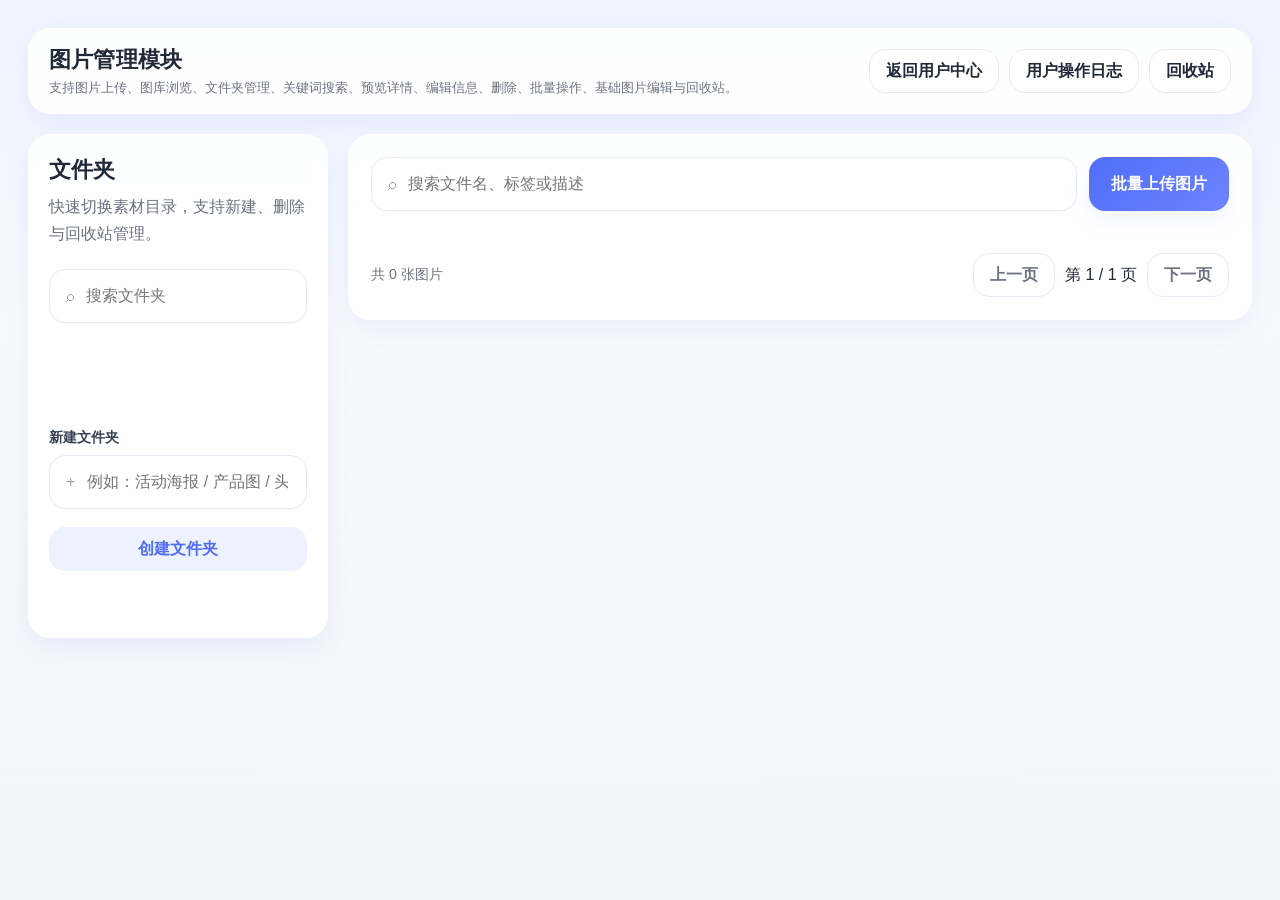
==== app/page/gallery.html @ b2ab5e9f "fix(gallery): enforce 4-per-row desktop and 8-per-page pagination" ====
<!DOCTYPE html>
<html lang="zh-CN">
<head>
    <meta charset="UTF-8">
    <meta name="viewport" content="width=device-width, initial-scale=1.0">
    <title>图片管理 - Image Management</title>
    <link rel="stylesheet" href="styles.css?v=125">
    <script type="module" src="gallery.js?v=125" defer></script>
</head>
<body class="app-shell">
    <main class="dashboard-shell">
        <header class="topbar">
            <div class="topbar-title">
                <h1>图片管理模块</h1>
                <p>支持图片上传、图库浏览、文件夹管理、关键词搜索、预览详情、编辑信息、删除、批量操作、基础图片编辑与回收站。</p>
            </div>
            <div class="topbar-actions">
                <a href="dashboard.html" class="button-link">返回用户中心</a>
                <a href="operation_logs.html" class="button-link">用户操作日志</a>
                <a href="trash.html" class="button-link">回收站</a>
            </div>
        </header>

        <section class="gallery-layout">
            <aside class="gallery-sidebar panel">
                <div class="panel-header">
                    <div>
                        <h3>文件夹</h3>
                        <p>快速切换素材目录，支持新建、删除与回收站管理。</p>
                    </div>
                </div>
                <div class="input-shell folder-search-shell">
                    <span class="input-icon">⌕</span>
                    <input id="folder-search-input" type="text" placeholder="搜索文件夹">
                </div>
                <div class="folder-list folder-list-scroll" id="folder-list"></div>

                <form id="folder-form" class="auth-form compact-form">
                    <div class="form-group full">
                        <label for="folder-name">新建文件夹</label>
                        <div class="input-shell">
                            <span class="input-icon">+</span>
                            <input id="folder-name" type="text" placeholder="例如：活动海报 / 产品图 / 头像素材" required>
                        </div>
                    </div>
                    <button type="submit" class="secondary-button">创建文件夹</button>
                    <div id="folder-message" class="status-message"></div>
                </form>
            </aside>

            <section class="gallery-main">
                <section class="panel">
                    <div class="gallery-toolbar">
                        <div class="gallery-search">
                            <div class="input-shell">
                                <span class="input-icon">⌕</span>
                                <input id="search-input" type="text" placeholder="搜索文件名、标签或描述">
                            </div>
                        </div>
                        <button type="button" class="primary-button upload-open-button" id="open-upload-modal" style="width:auto;">批量上传图片</button>
                    </div>

                    <div class="batch-toolbar hidden" id="batch-toolbar">
                        <div class="batch-toolbar-left">
                            <label class="checkbox-line">
                                <input type="checkbox" id="select-all-checkbox">
                                <span>全选当前结果</span>
                            </label>
                            <span id="selected-count">已选择 0 张</span>
                        </div>
                        <div class="batch-toolbar-actions">
                            <div class="select-shell batch-move-select-shell">
                                <select id="batch-folder-select"></select>
                            </div>
                            <button type="button" class="secondary-button" id="batch-download-button">批量下载</button>
                            <button type="button" class="secondary-button" id="batch-move-button">批量移动</button>
                            <button type="button" class="ghost-button danger-btn" id="batch-delete-button">批量删除</button>
                        </div>
                    </div>

                    <div id="gallery-loading" class="loading-state">正在加载图片列表，请稍候...</div>
                    <div class="gallery-grid" id="gallery-grid"></div>
                    <div class="gallery-pagination-bar">
                        <div class="gallery-pagination-info" id="gallery-pagination-info">共 0 张图片</div>
                        <div class="gallery-pagination-actions">
                            <button type="button" class="ghost-button" id="gallery-prev-page">上一页</button>
                            <span id="gallery-page-indicator">第 1 / 1 页</span>
                            <button type="button" class="ghost-button" id="gallery-next-page">下一页</button>
                        </div>
                    </div>
                </section>
            </section>
        </section>
    </main>

    <div class="modal-backdrop hidden" id="trash-modal-backdrop">
        <div class="modal-card modal-card-wide">
            <div class="panel-header">
                <div>
                    <h3>图片回收站</h3>
                    <p>查看已删除图片与文件夹，支持批量恢复、清空回收站和自动清理周期设置。</p>
                </div>
                <button type="button" class="ghost-button" id="close-trash-modal">关闭</button>
            </div>
            <div class="trash-config-row">
                <div class="form-group">
                    <label for="trash-cleanup-minutes">自动清空周期（分钟）</label>
                    <div class="input-shell">
                        <span class="input-icon">⏱</span>
                        <input id="trash-cleanup-minutes" type="number" min="1" step="1" value="60">
                    </div>
                </div>
                <button type="button" class="secondary-button" id="save-trash-config">保存周期</button>
            </div>
            <div id="trash-message" class="status-message"></div>
            <div class="trash-summary-bar">
                <div class="trash-summary-left">
                    <span id="trash-selected-count">已选中 0 项</span>
                </div>
                <div class="trash-summary-actions">
                    <button type="button" class="secondary-button" id="trash-restore-selected">还原所选</button>
                    <button type="button" class="ghost-button danger-btn" id="trash-clear-all">清空回收站</button>
                </div>
            </div>

            <div class="trash-meta-bar">
                <span id="trash-total-count">共 0 条回收记录</span>
                <span id="trash-cleanup-note">系统将按设定周期自动清空回收站</span>
            </div>

            <div class="trash-table-wrap">
                <table class="trash-table">
                    <thead>
                        <tr>
                            <th><input type="checkbox" id="trash-select-all"></th>
                            <th>文件名称</th>
                            <th>删除日期</th>
                            <th>清理日期</th>
                            <th>类型</th>
                            <th>操作</th>
                        </tr>
                    </thead>
                    <tbody id="trash-table-body"></tbody>
                </table>
            </div>

            <div class="trash-secondary-sections">
                <section>
                    <div class="panel-header compact-panel-header">
                        <div>
                            <h3>已删除文件夹</h3>
                        </div>
                    </div>
                    <div class="trash-list" id="trash-folders-list"></div>
                </section>
                <section>
                    <div class="panel-header compact-panel-header">
                        <div>
                            <h3>用户操作日志</h3>
                            <p>查看删除、恢复、清理周期调整等与回收站和图片管理相关的用户行为。</p>
                        </div>
                    </div>
                    <div class="activity-list" id="trash-activities"></div>
                </section>
            </div>
        </div>
    </div>

    <div class="modal-backdrop hidden" id="upload-modal-backdrop">
        <div class="modal-card modal-card-upload">
            <div class="panel-header">
                <div>
                    <h3>上传图片</h3>
                    <p>支持选择目标文件夹、输入标签并即时查看待上传文件预览。</p>
                </div>
                <button type="button" class="ghost-button" id="close-upload-modal">关闭</button>
            </div>

            <form id="upload-form" class="upload-grid">
                <div class="form-group full">
                    <label for="image-file">选择图片</label>
                    <label class="upload-dropzone" for="image-file">
                        <input id="image-file" type="file" accept="image/*" multiple required>
                        <div>
                            <strong>点击选择图片</strong>
                            <span>支持批量选择 png / jpg / webp / gif</span>
                        </div>
                    </label>
                </div>

                <div class="form-group">
                    <label for="image-folder">保存到文件夹</label>
                    <div class="select-shell">
                        <select id="image-folder"></select>
                    </div>
                </div>

                <div class="form-group">
                    <label for="image-tags">标签</label>
                    <div class="input-shell">
                        <span class="input-icon">#</span>
                        <input id="image-tags" type="text" placeholder="用逗号分隔，如 banner,marketing,summer">
                    </div>
                </div>

                <div class="form-group full">
                    <label for="image-description">图片说明</label>
                    <div class="textarea-shell">
                        <textarea id="image-description" placeholder="补充图片用途、版本或备注信息"></textarea>
                    </div>
                </div>

                <div class="upload-preview" id="upload-preview">
                    <div class="empty-state">选择图片后会在这里展示预览。</div>
                </div>

                <div class="panel-actions">
                    <button type="submit" class="primary-button" style="width:auto;">批量上传到图库</button>
                </div>
                <div id="upload-message" class="status-message"></div>
            </form>
        </div>
    </div>

    <div class="modal-backdrop hidden" id="preview-modal-backdrop">
        <div class="modal-card modal-card-wide">
            <div class="panel-header">
                <div>
                    <h3>图片预览</h3>
                    <p>查看图片大图、元信息、标签与说明，可在详情中继续编辑。</p>
                </div>
                <div class="modal-nav-actions">
                    <button type="button" class="ghost-button" id="preview-prev">上一张</button>
                    <button type="button" class="ghost-button" id="preview-next">下一张</button>
                    <button type="button" class="ghost-button" id="close-preview-modal">关闭</button>
                </div>
            </div>
            <div class="preview-layout">
                <div class="preview-stage">
                    <img id="preview-full-image" class="preview-full-image" alt="图片预览">
                </div>
                <div class="preview-sidecard">
                    <h4 id="preview-title">图片名称</h4>
                    <p id="preview-description">暂无说明</p>
                    <div class="info-list compact-info-list">
                        <div class="info-item">
                            <span class="label">文件夹</span>
                            <span class="value" id="preview-folder">未分类</span>
                        </div>
                        <div class="info-item">
                            <span class="label">上传时间</span>
                            <span class="value" id="preview-time">--</span>
                        </div>
                        <div class="info-item">
                            <span class="label">文件大小</span>
                            <span class="value" id="preview-size">--</span>
                        </div>
                    </div>
                    <div class="tag-list" id="preview-tags"></div>
                    <div class="panel-actions preview-side-actions">
                        <button type="button" class="ghost-button" id="preview-download">下载图片</button>
                        <button type="button" class="ghost-button" id="preview-open-editor">进入编辑器</button>
                        <button type="button" class="ghost-button" id="preview-edit">编辑信息</button>
                    </div>
                </div>
            </div>
        </div>
    </div>

    <div class="modal-backdrop hidden" id="edit-modal-backdrop">
        <div class="modal-card">
            <div class="panel-header">
                <div>
                    <h3>编辑图片信息</h3>
                    <p>修改图片名称、文件夹、标签和说明。</p>
                </div>
                <button type="button" class="ghost-button" id="close-edit-modal">关闭</button>
            </div>
            <form id="edit-form" class="auth-form compact-form">
                <input type="hidden" id="edit-image-id">
                <div class="form-group full">
                    <label for="edit-image-name">图片名称</label>
                    <div class="input-shell">
                        <span class="input-icon">✎</span>
                        <input id="edit-image-name" type="text" required>
                    </div>
                </div>
                <div class="form-group full">
                    <label for="edit-image-folder">文件夹</label>
                    <div class="select-shell">
                        <select id="edit-image-folder"></select>
                    </div>
                </div>
                <div class="form-group full">
                    <label for="edit-image-tags">标签</label>
                    <div class="input-shell">
                        <span class="input-icon">#</span>
                        <input id="edit-image-tags" type="text">
                    </div>
                </div>
                <div class="form-group full">
                    <label for="edit-image-description">图片说明</label>
                    <div class="textarea-shell">
                        <textarea id="edit-image-description"></textarea>
                    </div>
                </div>
                <div class="panel-actions">
                    <button type="submit" class="primary-button" style="width:auto;">保存修改</button>
                </div>
                <div id="edit-message" class="status-message"></div>
            </form>
        </div>
    </div>
</body>
</html>
---- app/page/styles.css ----
* {
    box-sizing: border-box;
}

:root {
    --bg: #f4f6fb;
    --surface: #ffffff;
    --surface-soft: #f8f9fd;
    --surface-muted: #f3f5fa;
    --line: #e6eaf2;
    --text: #1f2937;
    --text-secondary: #6b7280;
    --text-muted: #9ca3af;
    --primary: #4f6ef7;
    --primary-dark: #3556ea;
    --primary-soft: #eef2ff;
    --danger: #ef4444;
    --success: #16a34a;
    --warning: #b45309;
    --shadow: 0 20px 50px rgba(31, 41, 55, 0.08);
    --shadow-soft: 0 10px 24px rgba(79, 110, 247, 0.08);
    --shadow-card: 0 12px 28px rgba(16, 24, 40, 0.08);
    --ring: 0 0 0 3px rgba(79, 110, 247, 0.16);
    --radius-xl: 28px;
    --radius-lg: 20px;
    --radius-md: 14px;
    --radius-sm: 10px;
}

body {
    margin: 0;
    font-family: Inter, "PingFang SC", "Microsoft YaHei", sans-serif;
    color: var(--text);
    background: linear-gradient(180deg, #eef3ff 0%, #f7f9fc 35%, #f3f5f9 100%);
}

a {
    color: var(--primary);
    text-decoration: none;
}

a:hover {
    color: var(--primary-dark);
}

button,
input,
select,
textarea {
    font: inherit;
}

button,
.button-link,
.primary-button,
.secondary-button,
.ghost-button,
.folder-item,
.image-card,
.image-thumb,
.panel,
.topbar {
    transition: all 0.2s ease;
}

button:focus-visible,
input:focus-visible,
select:focus-visible,
textarea:focus-visible,
.folder-item:focus-visible,
.button-link:focus-visible {
    outline: none;
    box-shadow: var(--ring);
}

.auth-page {
    min-height: 100vh;
    display: flex;
    align-items: center;
    justify-content: center;
    padding: 32px;
}

.auth-shell {
    width: min(1120px, 100%);
    min-height: 720px;
    background: rgba(255, 255, 255, 0.88);
    border: 1px solid rgba(255, 255, 255, 0.7);
    box-shadow: var(--shadow);
    border-radius: 32px;
    display: grid;
    grid-template-columns: 1.05fr 0.95fr;
    overflow: hidden;
    backdrop-filter: blur(12px);
}

.auth-visual {
    position: relative;
    padding: 48px;
    color: #fff;
    background: linear-gradient(135deg, #4f6ef7 0%, #7c4dff 42%, #111827 100%);
    display: flex;
    flex-direction: column;
    justify-content: space-between;
}

.auth-visual::before,
.auth-visual::after {
    content: "";
    position: absolute;
    border-radius: 999px;
    filter: blur(8px);
    opacity: 0.35;
}

.auth-visual::before {
    width: 240px;
    height: 240px;
    right: -50px;
    top: 72px;
    background: rgba(255, 255, 255, 0.22);
}

.auth-visual::after {
    width: 180px;
    height: 180px;
    left: 42px;
    bottom: 88px;
    background: rgba(255, 255, 255, 0.15);
}

.brand-mark,
.brand-badge {
    position: relative;
    z-index: 1;
}

.brand-mark {
    display: inline-flex;
    align-items: center;
    gap: 12px;
    font-size: 14px;
    font-weight: 700;
    letter-spacing: 0.04em;
    text-transform: uppercase;
}

.brand-mark .dot {
    width: 14px;
    height: 14px;
    border-radius: 50%;
    background: #fff;
    box-shadow: 0 0 0 10px rgba(255, 255, 255, 0.12);
}

.auth-hero {
    position: relative;
    z-index: 1;
    max-width: 440px;
}

.auth-hero h1 {
    margin: 0 0 16px;
    font-size: 46px;
    line-height: 1.08;
    font-weight: 800;
}

.auth-hero p {
    margin: 0;
    font-size: 16px;
    line-height: 1.75;
    color: rgba(255, 255, 255, 0.86);
}

.visual-card {
    position: relative;
    z-index: 1;
    width: min(360px, 100%);
    padding: 22px;
    border-radius: 24px;
    background: rgba(255, 255, 255, 0.12);
    border: 1px solid rgba(255, 255, 255, 0.18);
    backdrop-filter: blur(10px);
}

.visual-window {
    background: rgba(255, 255, 255, 0.96);
    border-radius: 20px;
    padding: 18px;
    color: var(--text);
    box-shadow: 0 16px 30px rgba(17, 24, 39, 0.12);
}

.window-topbar {
    display: flex;
    gap: 8px;
    margin-bottom: 16px;
}

.window-topbar span {
    width: 10px;
    height: 10px;
    border-radius: 50%;
    background: #d5d9e5;
}

.window-topbar span:first-child { background: #f87171; }
.window-topbar span:nth-child(2) { background: #fbbf24; }
.window-topbar span:nth-child(3) { background: #34d399; }

.window-panel {
    display: grid;
    gap: 12px;
}

.window-row {
    height: 14px;
    border-radius: 999px;
    background: linear-gradient(90deg, #e5e7eb, #f3f4f6);
}
.window-row.sm { width: 42%; }
.window-row.md { width: 68%; }
.window-row.lg { width: 100%; }

.window-grid {
    display: grid;
    grid-template-columns: repeat(2, minmax(0, 1fr));
    gap: 10px;
    margin-top: 8px;
}

.window-box {
    height: 88px;
    border-radius: 16px;
    background: var(--surface-soft);
    border: 1px solid var(--line);
}

.auth-form-pane {
    padding: 56px 52px;
    display: flex;
    flex-direction: column;
    justify-content: center;
    background: linear-gradient(180deg, rgba(255,255,255,0.92), rgba(248,250,252,0.96));
}

.auth-header { margin-bottom: 28px; }

.auth-header .eyebrow {
    display: inline-flex;
    align-items: center;
    gap: 8px;
    padding: 8px 12px;
    background: var(--primary-soft);
    color: var(--primary);
    border-radius: 999px;
    font-size: 13px;
    font-weight: 700;
}

.auth-header h2 {
    margin: 18px 0 10px;
    font-size: 34px;
    line-height: 1.2;
}

.auth-header p {
    margin: 0;
    color: var(--text-secondary);
    line-height: 1.7;
}

.auth-form { display: grid; gap: 18px; }

.form-grid {
    display: grid;
    grid-template-columns: repeat(2, minmax(0, 1fr));
    gap: 16px;
}

.form-group { display: grid; gap: 8px; }
.form-group.full { grid-column: 1 / -1; }

.form-group label {
    font-size: 14px;
    font-weight: 700;
    color: #374151;
}

.input-shell,
.select-shell,
.textarea-shell {
    display: flex;
    align-items: center;
    gap: 10px;
    min-height: 54px;
    padding: 0 16px;
    border-radius: 16px;
    border: 1px solid var(--line);
    background: #fff;
    transition: all 0.2s ease;
    box-shadow: 0 1px 0 rgba(17, 24, 39, 0.02);
}

.textarea-shell {
    align-items: flex-start;
    padding: 14px 16px;
    min-height: 132px;
}

.input-shell:focus-within,
.select-shell:focus-within,
.textarea-shell:focus-within {
    border-color: rgba(79, 110, 247, 0.45);
    box-shadow: 0 0 0 4px rgba(79, 110, 247, 0.1);
}

.readonly-shell { background: var(--surface-soft); }
.readonly-shell input[readonly] { color: var(--text-secondary); cursor: not-allowed; }

.input-icon { color: var(--text-muted); font-size: 16px; }

input, select, textarea {
    width: 100%;
    border: 0;
    outline: 0;
    background: transparent;
    color: var(--text);
}

textarea { resize: vertical; min-height: 100px; }

.form-hint {
    font-size: 12px;
    color: var(--text-muted);
    line-height: 1.5;
}

.form-meta {
    display: flex;
    justify-content: space-between;
    align-items: center;
    gap: 12px;
    flex-wrap: wrap;
    font-size: 14px;
    color: var(--text-secondary);
}

.checkbox-line { display: inline-flex; align-items: center; gap: 10px; }
.checkbox-line input { width: 16px; height: 16px; }

.primary-button,
.secondary-button,
.ghost-button,
.button-link {
    display: inline-flex;
    justify-content: center;
    align-items: center;
    gap: 8px;
    border: 0;
    border-radius: 16px;
    font-weight: 700;
    cursor: pointer;
    transition: all 0.2s ease;
    text-decoration: none;
}

.primary-button {
    min-height: 54px;
    padding: 0 22px;
    width: 100%;
    background: linear-gradient(135deg, var(--primary), #6e83ff);
    color: #fff;
    box-shadow: var(--shadow-soft);
}

.primary-button:hover {
    transform: translateY(-1px);
    background: linear-gradient(135deg, var(--primary-dark), var(--primary));
}

.secondary-button,
.ghost-button,
.button-link {
    min-height: 44px;
    padding: 0 16px;
}

.secondary-button { background: var(--primary-soft); color: var(--primary); }
.ghost-button { background: transparent; color: var(--text-secondary); border: 1px solid var(--line); }
.button-link { background: #fff; border: 1px solid var(--line); color: var(--text); }

.error,
.status-message {
    min-height: 22px;
    font-size: 13px;
    margin-top: 6px;
}
.error { color: var(--danger); }
.status-message.success { color: var(--success); }

.auth-footer {
    margin-top: 24px;
    font-size: 14px;
    color: var(--text-secondary);
}

.app-shell { min-height: 100vh; padding: 28px; }

.dashboard-shell {
    width: min(1280px, 100%);
    margin: 0 auto;
    display: grid;
    gap: 20px;
}

.topbar {
    background: linear-gradient(180deg, rgba(255,255,255,0.94), rgba(255,255,255,0.88));
    border: 1px solid rgba(255,255,255,0.78);
    box-shadow: var(--shadow-soft);
    border-radius: 22px;
    padding: 16px 20px;
    display: flex;
    justify-content: space-between;
    align-items: center;
    gap: 14px;
    backdrop-filter: blur(12px);
}

.topbar:hover { box-shadow: var(--shadow); }

.topbar-title h1 { margin: 0; font-size: 22px; letter-spacing: 0.01em; }
.topbar-title p { margin: 4px 0 0; color: var(--text-secondary); font-size: 13px; }
.topbar-actions { display: flex; gap: 10px; align-items: center; flex-wrap: wrap; }

.profile-layout {
    display: grid;
    grid-template-columns: 320px 1fr;
    gap: 24px;
}

.profile-sidebar,
.profile-main,
.panel {
    background: rgba(255,255,255,0.92);
    border: 1px solid rgba(255,255,255,0.75);
    border-radius: 28px;
    box-shadow: var(--shadow);
    backdrop-filter: blur(10px);
}

.profile-sidebar {
    padding: 28px;
    display: grid;
    gap: 22px;
    align-content: start;
}

.avatar-wrap { display: grid; justify-items: center; gap: 16px; }

.avatar {
    width: 104px;
    height: 104px;
    border-radius: 28px;
    background: linear-gradient(135deg, #dbe5ff, #eef2ff);
    color: var(--primary);
    display: grid;
    place-items: center;
    font-size: 34px;
    font-weight: 800;
    box-shadow: inset 0 0 0 6px rgba(255,255,255,0.7);
}

.avatar-editable {
    cursor: pointer;
    overflow: hidden;
    border: 1px solid rgba(79, 110, 247, 0.18);
    position: relative;
}

.avatar-image {
    position: absolute;
    inset: 0;
    width: 100%;
    height: 100%;
    object-fit: cover;
    border-radius: inherit;
    z-index: 0;
}

.avatar-fallback-text {
    position: relative;
    z-index: 1;
}

.avatar-hover-hint {
    position: absolute;
    inset: 0;
    display: flex;
    align-items: center;
    justify-content: center;
    padding: 12px;
    background: rgba(17, 24, 39, 0.58);
    color: #fff;
    font-size: 13px;
    font-weight: 700;
    text-align: center;
    opacity: 0;
    transition: opacity 0.2s ease;
    z-index: 2;
}

.avatar-editable:hover {
    transform: translateY(-1px);
    box-shadow: 0 12px 24px rgba(79, 110, 247, 0.14), inset 0 0 0 6px rgba(255,255,255,0.7);
}

.avatar-editable:hover .avatar-hover-hint {
    opacity: 1;
}

.avatar-updated {
    box-shadow: 0 0 0 4px rgba(22, 163, 74, 0.18), 0 12px 24px rgba(79, 110, 247, 0.14), inset 0 0 0 6px rgba(255,255,255,0.7);
}

.profile-name { margin: 0; font-size: 24px; }
.profile-role { margin: 6px 0 0; color: var(--text-secondary); }

.badge {
    display: inline-flex;
    align-items: center;
    gap: 8px;
    padding: 8px 12px;
    border-radius: 999px;
    background: var(--primary-soft);
    color: var(--primary);
    font-size: 13px;
    font-weight: 700;
}

.stat-grid {
    display: grid;
    grid-template-columns: repeat(2, minmax(0, 1fr));
    gap: 12px;
}

.stat-card {
    padding: 16px;
    border-radius: 18px;
    background: var(--surface-soft);
    border: 1px solid var(--line);
}

.stat-label { display: block; font-size: 12px; color: var(--text-muted); margin-bottom: 6px; }
.stat-value { font-size: 20px; font-weight: 800; }

.info-list,
.activity-list,
.member-list,
.log-list,
.trash-list { display: grid; gap: 12px; }

.info-item {
    padding: 14px 16px;
    border-radius: 16px;
    background: var(--surface-soft);
    border: 1px solid var(--line);
}

.info-item .label { display: block; font-size: 12px; color: var(--text-muted); margin-bottom: 4px; }
.info-item .value { display: block; font-size: 15px; font-weight: 600; }

.profile-main { overflow: hidden; }

.hero-banner {
    position: relative;
    padding: 32px 32px 80px;
    background: linear-gradient(135deg, #4f6ef7 0%, #7c4dff 55%, #3b82f6 100%);
    color: #fff;
}

.hero-banner h2 { margin: 0; font-size: 32px; }
.hero-banner p { margin: 12px 0 0; max-width: 620px; line-height: 1.75; color: rgba(255,255,255,0.86); }

.hero-chips { display: flex; flex-wrap: wrap; gap: 10px; margin-top: 18px; }
.hero-chip {
    padding: 8px 14px;
    border-radius: 999px;
    background: rgba(255,255,255,0.16);
    border: 1px solid rgba(255,255,255,0.22);
    font-size: 13px;
    font-weight: 700;
}

.content-stack { margin-top: -42px; padding: 0 24px 24px; display: grid; gap: 20px; }

.tabs {
    display: flex;
    gap: 10px;
    flex-wrap: wrap;
    padding: 8px;
    border-radius: 20px;
    background: #fff;
    box-shadow: var(--shadow-soft);
}

.tab-button {
    border: 0;
    background: transparent;
    color: var(--text-secondary);
    border-radius: 14px;
    padding: 12px 16px;
    font-weight: 700;
    cursor: pointer;
}

.tab-button.active { background: var(--primary); color: #fff; }

.tab-panel {
    display: none;
    background: #fff;
    border-radius: 26px;
    padding: 24px;
    box-shadow: var(--shadow);
}
.tab-panel.active { display: block; }

.panel-header {
    display: flex;
    justify-content: space-between;
    align-items: flex-start;
    gap: 12px;
    margin-bottom: 22px;
    flex-wrap: wrap;
}

.panel-header h3 { margin: 0; font-size: 22px; }
.panel-header p { margin: 8px 0 0; color: var(--text-secondary); line-height: 1.7; }

.profile-form-grid {
    display: grid;
    grid-template-columns: repeat(2, minmax(0, 1fr));
    gap: 18px;
}

.panel-actions {
    display: flex;
    justify-content: flex-end;
    gap: 12px;
    margin-top: 24px;
    flex-wrap: wrap;
}

.activity-item,
.member-item,
.log-item,
.trash-item {
    display: flex;
    justify-content: space-between;
    align-items: center;
    gap: 16px;
    padding: 16px 18px;
    border-radius: 18px;
    background: var(--surface-soft);
    border: 1px solid var(--line);
}

.activity-meta,
.member-meta,
.log-meta,
.trash-item-meta { display: grid; gap: 6px; }
.item-title { font-weight: 700; }
.item-subtitle,
.item-time { color: var(--text-secondary); font-size: 13px; }

.role-pill {
    padding: 8px 12px;
    border-radius: 999px;
    background: #fff;
    border: 1px solid var(--line);
    font-size: 12px;
    font-weight: 700;
}

.panel { padding: 22px; }
.gallery-main .panel {
    border-radius: 22px;
    box-shadow: var(--shadow-soft);
}

.empty-state {
    padding: 24px;
    border-radius: 18px;
    border: 1px dashed var(--line);
    background: var(--surface-soft);
    text-align: center;
    color: var(--text-secondary);
}

.gallery-layout {
    display: grid;
    grid-template-columns: 300px 1fr;
    gap: 20px;
    align-items: start;
}
.gallery-main { display: grid; gap: 20px; }
.gallery-sidebar {
    display: block;
    min-width: 0;
    position: sticky;
    top: 20px;
}
.gallery-sidebar.panel {
    padding: 20px;
    border-radius: 22px;
    box-shadow: var(--shadow-soft);
}
.compact-form { margin-top: 16px; }

.folder-list {
    display: grid;
    gap: 8px;
    min-height: 80px;
}
.folder-search-shell { margin-bottom: 10px; }
.folder-list-scroll {
    max-height: 380px;
    overflow-y: auto;
    padding-right: 4px;
}
.folder-item-row { display: grid; grid-template-columns: 1fr auto; gap: 8px; align-items: stretch; }
.folder-item-placeholder { display: block; width: 42px; }
.folder-item {
    border: 1px solid var(--line);
    background: linear-gradient(180deg, #ffffff, #f8fafe);
    border-radius: 12px;
    padding: 10px 12px;
    text-align: left;
    cursor: pointer;
    color: var(--text);
    font-weight: 600;
    font-size: 13px;
}
.folder-item:hover {
    border-color: rgba(79, 110, 247, 0.28);
    transform: translateY(-1px);
}
.folder-item.active {
    background: linear-gradient(180deg, #5c79fb, #4668f7);
    color: #fff;
    border-color: transparent;
    box-shadow: 0 10px 20px rgba(79, 110, 247, 0.3);
}
.folder-item-actions {
    display: flex;
    gap: 6px;
    align-items: center;
}
.folder-item-actions .tiny-btn {
    padding: 8px 10px;
    min-width: 48px;
    border-radius: 10px;
    font-size: 12px;
    line-height: 1;
}
.folder-download-btn,
.folder-delete-btn {
    border: 1px solid var(--line);
    background: #fff;
    cursor: pointer;
}
.folder-delete-btn {
    color: var(--danger);
    border-color: rgba(214, 61, 56, 0.25);
}
.folder-delete-btn:hover {
    background: rgba(214, 61, 56, 0.08);
}
.folder-download-btn:hover {
    background: var(--surface-soft);
}

.compact-upload-panel {
    padding-bottom: 18px;
}

.upload-open-button {
    min-width: 128px;
}

.modal-card-upload {
    width: min(920px, 100%);
    max-height: calc(100vh - 40px);
    overflow: auto;
}

.upload-grid { display: grid; gap: 18px; }
.upload-dropzone {
    min-height: 132px;
    border: 1.5px dashed #c8d2ee;
    border-radius: 18px;
    background: linear-gradient(180deg, #f8faff, #f3f6ff);
    display: grid;
    place-items: center;
    text-align: center;
    padding: 20px;
    cursor: pointer;
}
.upload-dropzone input { display: none; }
.upload-dropzone strong { display: block; margin-bottom: 6px; font-size: 16px; }
.upload-dropzone span { color: var(--text-secondary); font-size: 13px; }

.upload-preview { min-height: 140px; }
.preview-card {
    display: flex;
    align-items: center;
    gap: 16px;
    padding: 16px;
    border-radius: 18px;
    background: var(--surface-soft);
    border: 1px solid var(--line);
}
.preview-image {
    width: 120px;
    height: 90px;
    object-fit: cover;
    border-radius: 14px;
    border: 1px solid var(--line);
}
.preview-meta { display: grid; gap: 6px; }
.preview-meta span { color: var(--text-secondary); font-size: 13px; }

.gallery-toolbar {
    display: flex;
    align-items: center;
    justify-content: space-between;
    gap: 12px;
    margin-bottom: 16px;
    flex-wrap: wrap;
}

.batch-toolbar {
    display: flex;
    align-items: center;
    justify-content: space-between;
    gap: 12px;
    flex-wrap: wrap;
    margin-bottom: 14px;
    padding: 12px 14px;
    border-radius: 14px;
    background: linear-gradient(180deg, #f8fbff, #f1f5ff);
    border: 1px solid rgba(79, 110, 247, 0.14);
}
.batch-toolbar.hidden { display: none; }
.batch-toolbar-left,
.batch-toolbar-actions { display: flex; align-items: center; gap: 12px; flex-wrap: wrap; }
.batch-move-select-shell { min-width: 180px; }
.gallery-search { flex: 1; min-width: 280px; }
.upload-open-button { min-width: 120px; white-space: nowrap; }

.loading-state {
    display: flex;
    align-items: center;
    justify-content: center;
    min-height: 120px;
    padding: 16px;
    margin-bottom: 12px;
    border-radius: 18px;
    background: linear-gradient(180deg, #f8fbff, #eef4ff);
    border: 1px solid rgba(79, 110, 247, 0.12);
    color: var(--text-secondary);
    font-weight: 600;
}

.gallery-grid {
    display: grid;
    grid-template-columns: repeat(4, minmax(0, 1fr));
    gap: 14px;
}

.gallery-pagination-bar {
    display: flex;
    justify-content: space-between;
    align-items: center;
    gap: 12px;
    flex-wrap: wrap;
    margin-top: 18px;
    padding-top: 8px;
}

.gallery-pagination-info {
    color: var(--text-secondary);
    font-size: 14px;
}

.gallery-pagination-actions {
    display: flex;
    align-items: center;
    gap: 10px;
    flex-wrap: wrap;
}

.image-card {
    overflow: hidden;
    border-radius: 16px;
    border: 1px solid rgba(230, 234, 242, 0.9);
    background: #fff;
    box-shadow: var(--shadow-card);
}
.image-card:hover {
    transform: translateY(-2px);
    border-color: rgba(79, 110, 247, 0.2);
    box-shadow: 0 16px 30px rgba(17, 24, 39, 0.11);
}
.image-card-check { padding: 10px 12px 0; }
.image-thumb-wrap { background: #eef2ff; aspect-ratio: 4 / 3; overflow: hidden; }
.image-thumb { width: 100%; height: 100%; object-fit: cover; display: block; }
.image-thumb-wrap:hover .image-thumb { transform: scale(1.03); }
.image-card-body { padding: 14px; display: grid; gap: 10px; }
.image-card-body h4 { margin: 0 0 6px; font-size: 15px; }
.image-card-body p { margin: 0; color: var(--text-secondary); font-size: 12px; line-height: 1.55; }
.image-card-meta { display: flex; gap: 6px; flex-wrap: wrap; color: var(--text-muted); font-size: 11px; }
.tag-list { display: flex; gap: 8px; flex-wrap: wrap; }
.tag {
    display: inline-flex;
    align-items: center;
    padding: 6px 10px;
    border-radius: 999px;
    background: var(--primary-soft);
    color: var(--primary);
    font-size: 12px;
    font-weight: 700;
}
.muted-tag { background: var(--surface-soft); color: var(--text-secondary); }
.image-clickable-zone { cursor: zoom-in; }
.image-actions { display: flex; gap: 10px; flex-wrap: wrap; }
.image-action-btn { min-height: 34px; padding: 0 10px; font-size: 12px; border-radius: 10px; }
.ghost-button:hover,
.secondary-button:hover,
.image-action-btn:hover,
.button-link:hover {
    transform: translateY(-1px);
}
.danger-btn { color: var(--danger); border-color: rgba(239, 68, 68, 0.2); background: rgba(239, 68, 68, 0.06); }

.modal-backdrop {
    position: fixed;
    inset: 0;
    background: rgba(15, 23, 42, 0.45);
    display: flex;
    align-items: center;
    justify-content: center;
    padding: 20px;
    z-index: 1000;
}
.modal-backdrop.hidden { display: none; }
.modal-card {
    width: min(640px, 100%);
    background: #fff;
    border-radius: 24px;
    box-shadow: 0 30px 60px rgba(15, 23, 42, 0.2);
    padding: 24px;
}

.modal-card-confirm {
    width: min(520px, 92vw);
    padding: 0;
    overflow: hidden;
    border-radius: 28px;
    box-shadow: 0 28px 70px rgba(15, 23, 42, 0.26);
}

.confirm-dialog {
    display: grid;
    gap: 0;
    background: linear-gradient(180deg, #ffffff, #fbfcff);
}

.confirm-dialog-head {
    padding: 28px 28px 18px;
    display: grid;
    gap: 12px;
}

.confirm-dialog-head h3 {
    margin: 0;
    font-size: 18px;
}

.confirm-dialog-head p {
    margin: 0;
    color: var(--text-secondary);
    line-height: 1.7;
    font-size: 14px;
}

.confirm-dialog-actions {
    padding: 18px 28px 24px;
    border-top: 1px solid rgba(79, 110, 247, 0.08);
    justify-content: flex-end;
    gap: 10px;
}

.confirm-dialog-actions .primary-button,
.confirm-dialog-actions .ghost-button {
    min-width: 112px;
}
.modal-card-wide { width: min(1080px, 100%); }
.modal-card-editor {
    width: min(1500px, 96vw);
    max-height: calc(100vh - 24px);
    overflow: hidden;
}
.modal-nav-actions { display: flex; gap: 10px; flex-wrap: wrap; }

.preview-layout {
    display: grid;
    grid-template-columns: minmax(0, 1.4fr) 320px;
    gap: 20px;
}
.editor-layout {
    display: grid;
    grid-template-columns: minmax(0, 1.65fr) 460px;
    gap: 24px;
    max-height: calc(100vh - 140px);
    overflow: hidden;
}
.preview-stage,
.editor-stage {
    min-height: 520px;
    border-radius: 22px;
    background: linear-gradient(180deg, #edf2ff, #f8faff);
    display: flex;
    align-items: center;
    justify-content: center;
    padding: 18px;
    border: 1px solid var(--line);
    overflow: auto;
}
.editor-stage { min-height: 60vh; }
.preview-full-image {
    max-width: 100%;
    max-height: 72vh;
    object-fit: contain;
    border-radius: 18px;
    box-shadow: 0 20px 40px rgba(15, 23, 42, 0.12);
}
.editor-canvas {
    max-width: 100%;
    max-height: 72vh;
    border-radius: 18px;
    background: #fff;
    box-shadow: 0 20px 40px rgba(15, 23, 42, 0.12);
    cursor: crosshair;
}
.preview-sidecard,
.editor-controls {
    display: grid;
    align-content: start;
    gap: 18px;
    max-height: calc(100vh - 180px);
    overflow-y: auto;
    padding-right: 6px;
}

.editor-controls {
    grid-template-rows: auto auto auto 1fr auto;
}
.preview-sidecard h4 { margin: 0; font-size: 22px; }
.preview-sidecard p { margin: 0; color: var(--text-secondary); line-height: 1.7; }
.compact-info-list .info-item { padding: 12px 14px; }
.preview-side-actions {
    justify-content: flex-start;
    margin-top: 0;
    position: sticky;
    bottom: 0;
    background: linear-gradient(180deg, rgba(248,249,253,0), rgba(248,249,253,0.95) 35%, rgba(248,249,253,1));
    padding-top: 12px;
}

.editor-output-dock {
    display: grid;
    gap: 12px;
    padding: 14px;
    border-radius: 20px;
    background: linear-gradient(180deg, #ffffff, #f6f9ff);
    border: 1px solid rgba(79, 110, 247, 0.10);
    box-shadow: 0 10px 24px rgba(79, 110, 247, 0.08);
    position: sticky;
    bottom: 0;
}

.editor-output-header {
    display: flex;
    justify-content: space-between;
    align-items: center;
    gap: 12px;
}

.editor-output-header h4 {
    margin: 0;
    font-size: 16px;
}

.editor-output-header p {
    margin: 4px 0 0;
    font-size: 12px;
    color: var(--text-secondary);
}

.editor-output-fields {
    display: grid;
    gap: 10px;
}

.editor-output-field {
    display: grid;
    gap: 6px;
}

.editor-output-field label {
    font-size: 12px;
    font-weight: 700;
    color: var(--text-secondary);
}

.editor-actions {
    justify-content: flex-start;
    margin-top: 0;
    padding-top: 8px;
    border-top: 1px solid rgba(79, 110, 247, 0.08);
    gap: 8px;
    flex-wrap: nowrap;
}

.editor-actions .primary-button {
    min-width: 120px;
}

.editor-actions .secondary-button,
.editor-actions .ghost-button {
    min-width: 96px;
}

.editor-control-section {
    display: grid;
    gap: 14px;
    padding: 16px;
    border-radius: 20px;
    background: var(--surface-muted);
    border: 1px solid var(--line);
}

.editor-section-head {
    display: grid;
    gap: 6px;
}

.editor-section-head h4 {
    margin: 0;
    font-size: 17px;
}

.editor-output-panel .editor-section-head h4 {
    font-size: 19px;
}

.editor-section-head p {
    margin: 0;
    color: var(--text-secondary);
    font-size: 13px;
    line-height: 1.6;
}

.editor-crop-mode-bar {
    display: flex;
    align-items: center;
    justify-content: space-between;
    gap: 12px;
    flex-wrap: wrap;
    padding: 12px 14px;
    border-radius: 16px;
    background: #fff;
    border: 1px dashed rgba(79, 110, 247, 0.22);
}

.editor-crop-mode-actions {
    display: flex;
    gap: 10px;
    flex-wrap: wrap;
}

.editor-crop-mode-bar span {
    color: var(--text-secondary);
    font-size: 13px;
}

.editor-crop-mode-bar .secondary-button.active {
    background: var(--primary);
    color: #fff;
    border-color: var(--primary);
}

.editor-compact-grid,
.editor-slider-grid {
    display: grid;
    gap: 12px;
}

.editor-compact-grid {
    grid-template-columns: repeat(2, minmax(0, 1fr));
}

.editor-slider-grid {
    grid-template-columns: repeat(2, minmax(0, 1fr));
}

.editor-control-group {
    display: grid;
    gap: 8px;
    padding: 14px 16px;
    border-radius: 18px;
    background: #fff;
    border: 1px solid var(--line);
}
.editor-control-group input[type="range"] { width: 100%; }
.editor-control-group label { font-weight: 700; }
.editor-control-group span { color: var(--text-secondary); font-size: 13px; }

.editor-crop-hint-card {
    background: linear-gradient(180deg, #f8fafc, #ffffff);
    border-style: dashed;
    padding: 12px 14px;
}

.editor-crop-hint-card label {
    font-size: 13px;
}

.editor-crop-hint-card span {
    font-size: 12px;
    line-height: 1.6;
}

.editor-histogram-canvas {
    width: 100%;
    height: 160px;
    border-radius: 14px;
    background: #fff;
    border: 1px solid var(--line);
}

.editor-mixer-controls {
    display: grid;
    grid-template-columns: repeat(2, minmax(0, 1fr));
    gap: 12px;
}

.mixer-channel-card {
    display: grid;
    gap: 10px;
    padding: 14px;
    border-radius: 16px;
    background: linear-gradient(180deg, rgba(255,255,255,0.95), rgba(255,255,255,0.88));
    border: 1px solid var(--line);
    box-shadow: inset 0 1px 0 rgba(255,255,255,0.6);
}

.mixer-channel-red { background: linear-gradient(180deg, rgba(254, 226, 226, 0.95), rgba(255,255,255,0.92)); }
.mixer-channel-yellow { background: linear-gradient(180deg, rgba(254, 249, 195, 0.95), rgba(255,255,255,0.92)); }
.mixer-channel-green { background: linear-gradient(180deg, rgba(220, 252, 231, 0.95), rgba(255,255,255,0.92)); }
.mixer-channel-cyan { background: linear-gradient(180deg, rgba(207, 250, 254, 0.95), rgba(255,255,255,0.92)); }
.mixer-channel-blue { background: linear-gradient(180deg, rgba(219, 234, 254, 0.95), rgba(255,255,255,0.92)); }
.mixer-channel-magenta { background: linear-gradient(180deg, rgba(245, 208, 254, 0.95), rgba(255,255,255,0.92)); }

.mixer-channel-head {
    display: flex;
    justify-content: space-between;
    align-items: center;
    gap: 10px;
    flex-wrap: wrap;
}

.mixer-channel-meta {
    font-size: 12px;
    color: var(--text-muted);
}

.mixer-channel-card label {
    display: grid;
    gap: 6px;
    font-size: 13px;
    color: var(--text-secondary);
}

.mixer-range {
    -webkit-appearance: none;
    appearance: none;
    height: 8px;
    border-radius: 999px;
    border: 0;
    outline: none;
}

.mixer-range::-webkit-slider-thumb {
    -webkit-appearance: none;
    appearance: none;
    width: 16px;
    height: 16px;
    border-radius: 50%;
    background: #fff;
    border: 2px solid rgba(15, 23, 42, 0.22);
    box-shadow: 0 4px 12px rgba(15, 23, 42, 0.15);
    cursor: pointer;
}

.mixer-range::-moz-range-thumb {
    width: 16px;
    height: 16px;
    border-radius: 50%;
    background: #fff;
    border: 2px solid rgba(15, 23, 42, 0.22);
    box-shadow: 0 4px 12px rgba(15, 23, 42, 0.15);
    cursor: pointer;
}

.mixer-range-hue {
    background: linear-gradient(90deg, #ef4444 0%, #f59e0b 18%, #eab308 32%, #22c55e 48%, #06b6d4 64%, #3b82f6 82%, #d946ef 100%);
}

.mixer-range-saturation {
    background: linear-gradient(90deg, #d1d5db 0%, #9ca3af 14%, #60a5fa 45%, #2563eb 72%, #1d4ed8 100%);
}

.mixer-range-lightness {
    background: linear-gradient(90deg, #111827 0%, #6b7280 28%, #d1d5db 58%, #f8fafc 100%);
}

.trash-config-row {
    display: flex;
    align-items: end;
    gap: 14px;
    flex-wrap: wrap;
    margin-bottom: 18px;
}

.trash-summary-bar {
    display: flex;
    justify-content: space-between;
    align-items: center;
    gap: 14px;
    flex-wrap: wrap;
    margin-bottom: 16px;
    padding: 14px 16px;
    border: 1px solid var(--line);
    border-radius: 18px;
    background: var(--surface-soft);
}

.trash-summary-left {
    font-weight: 700;
    color: var(--text-secondary);
}

.trash-summary-actions {
    display: flex;
    gap: 10px;
    flex-wrap: wrap;
}

.trash-meta-bar {
    display: flex;
    justify-content: space-between;
    align-items: center;
    gap: 12px;
    flex-wrap: wrap;
    margin-bottom: 12px;
    color: var(--text-secondary);
    font-size: 14px;
}

.trash-table-wrap {
    overflow: auto;
    border: 1px solid var(--line);
    border-radius: 18px;
    background: #fff;
    margin-bottom: 18px;
}

.trash-secondary-sections { display: grid; gap: 18px; }

.log-page-panel { display: grid; gap: 18px; }
.log-filter-bar { display: flex; gap: 12px; flex-wrap: wrap; align-items: center; }
.log-search-shell { min-width: 280px; flex: 1; }
.log-filter-select { min-width: 140px; }
.log-table-wrap {
    overflow: auto;
    border: 1px solid var(--line);
    border-radius: 18px;
    background: #fff;
}
.log-table,
.trash-table {
    width: 100%;
    border-collapse: collapse;
}
.log-table th,
.log-table td,
.trash-table th,
.trash-table td {
    padding: 16px 14px;
    border-bottom: 1px solid var(--line);
    text-align: left;
    font-size: 14px;
}
.log-table th,
.trash-table th {
    background: var(--surface-soft);
    color: var(--text-secondary);
    font-weight: 700;
}
.log-status {
    display: inline-flex;
    align-items: center;
    padding: 6px 10px;
    border-radius: 999px;
    font-size: 12px;
    font-weight: 700;
}
.log-status.success { background: rgba(22, 163, 74, 0.08); color: var(--success); }
.log-status.warn { background: rgba(245, 158, 11, 0.12); color: var(--warning); }
.log-retention-note {
    margin-bottom: 16px;
    padding: 12px 14px;
    border-radius: 14px;
    background: rgba(79, 110, 247, 0.08);
    border: 1px solid rgba(79, 110, 247, 0.12);
    color: var(--text-secondary);
    font-size: 14px;
    line-height: 1.6;
}

.log-footer {
    color: var(--text-secondary);
    font-size: 14px;
    display: flex;
    justify-content: space-between;
    align-items: center;
    gap: 12px;
    flex-wrap: wrap;
}

.trash-thumb-cell {
    display: flex;
    align-items: center;
    gap: 12px;
}
.trash-thumb {
    width: 52px;
    height: 52px;
    border-radius: 12px;
    object-fit: cover;
    background: var(--surface-soft);
    border: 1px solid var(--line);
}
.trash-actions-cell {
    display: flex;
    gap: 8px;
    flex-wrap: wrap;
}

@media (max-width: 1024px) {
    .auth-shell,
    .profile-layout,
    .gallery-layout {
        grid-template-columns: 1fr;
    }
    .gallery-grid {
        grid-template-columns: repeat(4, minmax(0, 1fr));
    }
    .auth-form-pane,
    .auth-visual { padding: 40px 28px; }
}

@media (max-width: 900px) {
    .gallery-grid { grid-template-columns: repeat(2, minmax(0, 1fr)); }
}

@media (max-width: 720px) {
    .auth-page,
    .app-shell { padding: 16px; }
    .auth-shell { min-height: auto; border-radius: 24px; }
    .form-grid,
    .profile-form-grid,
    .stat-grid,
    .gallery-layout { grid-template-columns: 1fr; }
    .gallery-grid { grid-template-columns: 1fr; }
    .hero-banner { padding: 24px 20px 72px; }
    .content-stack { padding: 0 14px 14px; }
    .tab-panel,
    .panel,
    .profile-sidebar,
    .modal-card { padding: 18px; }
    .preview-layout,
    .editor-layout { grid-template-columns: 1fr; }
    .preview-stage,
    .editor-stage { min-height: 320px; }
    .topbar { padding: 16px; align-items: flex-start; flex-direction: column; }
    .gallery-sidebar { position: static; }
}
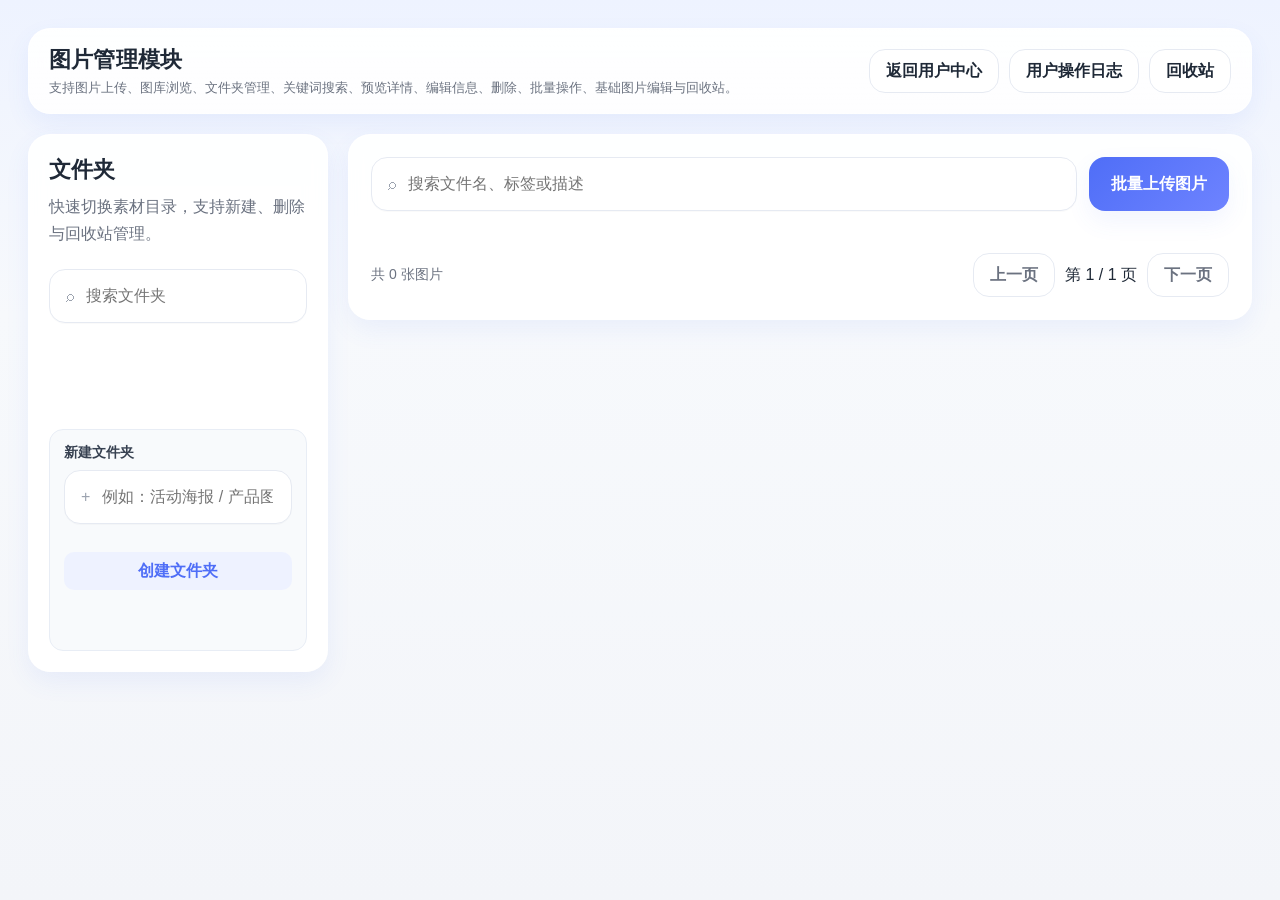
==== commit a4f73c83: "style(folder-list): redesign sidebar folder rows to match new mock" ====
--- a/app/page/gallery.html
+++ b/app/page/gallery.html
@@ -4,8 +4,8 @@
     <meta charset="UTF-8">
     <meta name="viewport" content="width=device-width, initial-scale=1.0">
     <title>图片管理 - Image Management</title>
-    <link rel="stylesheet" href="styles.css?v=125">
-    <script type="module" src="gallery.js?v=125" defer></script>
+    <link rel="stylesheet" href="styles.css?v=126">
+    <script type="module" src="gallery.js?v=126" defer></script>
 </head>
 <body class="app-shell">
     <main class="dashboard-shell">
--- a/app/page/styles.css
+++ b/app/page/styles.css
@@ -718,67 +718,138 @@
 }
 .compact-form { margin-top: 16px; }
 
+.gallery-sidebar #folder-form {
+    margin-top: 14px;
+    padding: 14px;
+    border-radius: 14px;
+    background: #f8fafc;
+    border: 1px solid #e8edf5;
+}
+.gallery-sidebar #folder-form .form-group.full {
+    margin-bottom: 10px;
+}
+.gallery-sidebar #folder-form .secondary-button {
+    width: 100%;
+    min-height: 38px;
+    border-radius: 10px;
+}
+
 .folder-list {
     display: grid;
-    gap: 8px;
+    gap: 10px;
     min-height: 80px;
 }
-.folder-search-shell { margin-bottom: 10px; }
+.folder-search-shell { margin-bottom: 12px; }
 .folder-list-scroll {
-    max-height: 380px;
+    max-height: 420px;
     overflow-y: auto;
     padding-right: 4px;
 }
-.folder-item-row { display: grid; grid-template-columns: 1fr auto; gap: 8px; align-items: stretch; }
-.folder-item-placeholder { display: block; width: 42px; }
+.folder-all-row {
+    display: flex;
+    align-items: center;
+}
+.folder-list-divider {
+    height: 1px;
+    background: var(--line);
+    margin: 4px 0 2px;
+}
+.folder-item-row {
+    display: grid;
+    grid-template-columns: 1fr auto;
+    gap: 10px;
+    align-items: center;
+}
 .folder-item {
-    border: 1px solid var(--line);
-    background: linear-gradient(180deg, #ffffff, #f8fafe);
+    border: 1px solid #e4e8f1;
+    background: #fff;
     border-radius: 12px;
     padding: 10px 12px;
     text-align: left;
     cursor: pointer;
     color: var(--text);
     font-weight: 600;
+    font-size: 14px;
+    min-height: 44px;
+    position: relative;
+}
+.folder-item-main {
+    display: inline-flex;
+    align-items: center;
+    gap: 10px;
+}
+.folder-item-icon {
+    font-size: 14px;
+    opacity: 0.75;
+}
+.folder-item-name {
+    font-weight: 700;
+}
+.folder-item-count {
+    padding: 2px 7px;
+    border-radius: 7px;
+    background: #f3f4f6;
+    color: #6b7280;
+    font-size: 12px;
+    font-weight: 700;
+}
+.folder-item-all {
+    border-radius: 999px;
+    padding: 8px 14px;
+    min-height: 36px;
     font-size: 13px;
+    background: #f6f7f9;
 }
 .folder-item:hover {
-    border-color: rgba(79, 110, 247, 0.28);
-    transform: translateY(-1px);
+    border-color: #cfd8eb;
 }
 .folder-item.active {
-    background: linear-gradient(180deg, #5c79fb, #4668f7);
-    color: #fff;
-    border-color: transparent;
-    box-shadow: 0 10px 20px rgba(79, 110, 247, 0.3);
+    border-color: #93c5fd;
+    box-shadow: inset 3px 0 0 #3b82f6;
+    background: #ffffff;
+    color: #111827;
+}
+.folder-item.active .folder-item-icon {
+    opacity: 1;
+}
+.folder-item.active .folder-item-count {
+    background: #eaf2ff;
+    color: #2563eb;
+}
+.folder-item-all.active {
+    box-shadow: none;
+    background: #eef2ff;
+    color: #1d4ed8;
+    border-color: #dbe5ff;
 }
 .folder-item-actions {
     display: flex;
-    gap: 6px;
+    gap: 8px;
     align-items: center;
 }
 .folder-item-actions .tiny-btn {
-    padding: 8px 10px;
-    min-width: 48px;
-    border-radius: 10px;
+    padding: 6px 10px;
+    min-width: 46px;
+    border-radius: 8px;
     font-size: 12px;
     line-height: 1;
 }
 .folder-download-btn,
 .folder-delete-btn {
-    border: 1px solid var(--line);
+    border: 1px solid #e5e7eb;
     background: #fff;
     cursor: pointer;
 }
 .folder-delete-btn {
-    color: var(--danger);
-    border-color: rgba(214, 61, 56, 0.25);
+    color: #e11d48;
+    border-color: #f4c8d3;
+    background: #fff;
 }
 .folder-delete-btn:hover {
-    background: rgba(214, 61, 56, 0.08);
+    background: #fff1f2;
 }
 .folder-download-btn:hover {
-    background: var(--surface-soft);
+    background: #f8fafc;
 }
 
 .compact-upload-panel {
